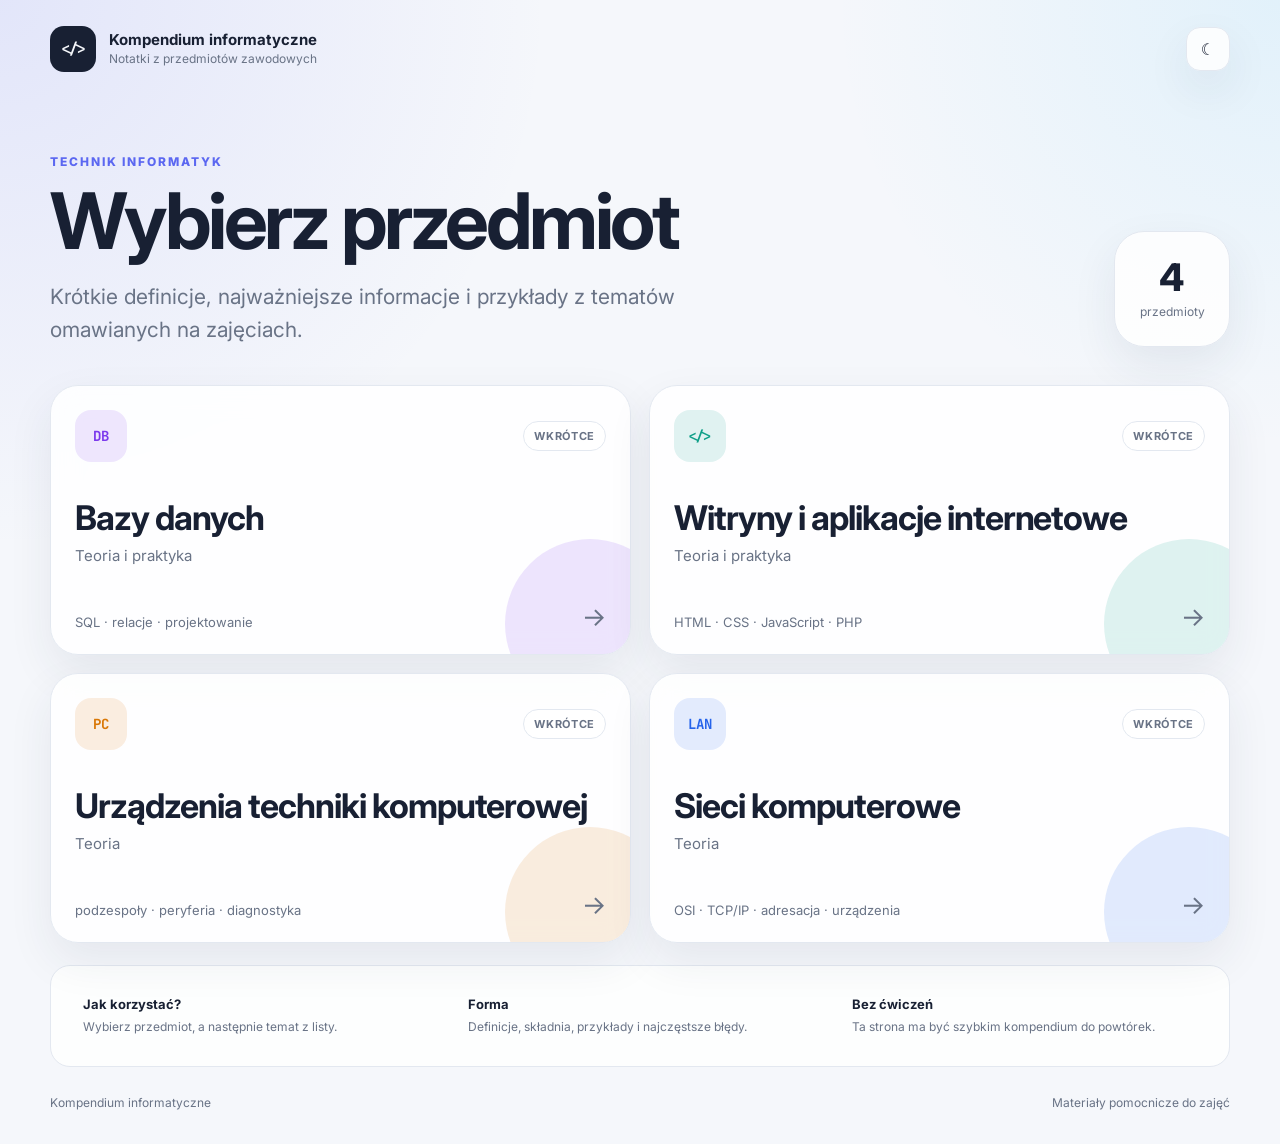
==== index.html @ d3c11cca "Pierwsza wersja strony" ====
<!DOCTYPE html>
<html lang="pl">
<head>
  <meta charset="UTF-8" />
  <meta name="viewport" content="width=device-width, initial-scale=1.0" />
  <meta name="description" content="Kompendium informatyczne — notatki z przedmiotów zawodowych." />
  <title>Kompendium informatyczne</title>

  <link rel="preconnect" href="https://fonts.googleapis.com">
  <link rel="preconnect" href="https://fonts.gstatic.com" crossorigin>
  <link href="https://fonts.googleapis.com/css2?family=Inter:wght@400;500;600;700;800&family=JetBrains+Mono:wght@500;600&display=swap" rel="stylesheet">

  <link rel="stylesheet" href="styles.css" />
</head>

<body>
  <div class="page-shell">
    <header class="site-header">
      <a class="brand" href="index.html" aria-label="Strona główna">
        <span class="brand-mark">&lt;/&gt;</span>
        <span class="brand-text">
          <strong>Kompendium informatyczne</strong>
          <small>Notatki z przedmiotów zawodowych</small>
        </span>
      </a>

      <button class="theme-toggle" id="themeToggle" type="button" aria-label="Zmień motyw">
        <span class="theme-icon">☾</span>
      </button>
    </header>

    <main>
      <section class="hero">
        <div class="hero-copy">
          <span class="eyebrow">TECHNIK INFORMATYK</span>
          <h1>Wybierz przedmiot</h1>
          <p>
            Krótkie definicje, najważniejsze informacje i przykłady
            z tematów omawianych na zajęciach.
          </p>
        </div>

        <div class="hero-badge" aria-hidden="true">
          <span>4</span>
          <small>przedmioty</small>
        </div>
      </section>

      <section class="subjects" aria-label="Przedmioty">
        <a class="subject-card databases" href="#" data-status="soon">
          <div class="subject-top">
            <span class="subject-icon">DB</span>
            <span class="status">wkrótce</span>
          </div>
          <div>
            <h2>Bazy danych</h2>
            <p>Teoria i praktyka</p>
          </div>
          <div class="subject-footer">
            <span>SQL · relacje · projektowanie</span>
            <span class="arrow">→</span>
          </div>
        </a>

        <a class="subject-card web" href="#" data-status="soon">
          <div class="subject-top">
            <span class="subject-icon">&lt;/&gt;</span>
            <span class="status">wkrótce</span>
          </div>
          <div>
            <h2>Witryny i aplikacje internetowe</h2>
            <p>Teoria i praktyka</p>
          </div>
          <div class="subject-footer">
            <span>HTML · CSS · JavaScript · PHP</span>
            <span class="arrow">→</span>
          </div>
        </a>

        <a class="subject-card hardware" href="#" data-status="soon">
          <div class="subject-top">
            <span class="subject-icon">PC</span>
            <span class="status">wkrótce</span>
          </div>
          <div>
            <h2>Urządzenia techniki komputerowej</h2>
            <p>Teoria</p>
          </div>
          <div class="subject-footer">
            <span>podzespoły · peryferia · diagnostyka</span>
            <span class="arrow">→</span>
          </div>
        </a>

        <a class="subject-card networks" href="#" data-status="soon">
          <div class="subject-top">
            <span class="subject-icon">LAN</span>
            <span class="status">wkrótce</span>
          </div>
          <div>
            <h2>Sieci komputerowe</h2>
            <p>Teoria</p>
          </div>
          <div class="subject-footer">
            <span>OSI · TCP/IP · adresacja · urządzenia</span>
            <span class="arrow">→</span>
          </div>
        </a>
      </section>

      <section class="info-strip">
        <div>
          <strong>Jak korzystać?</strong>
          <span>Wybierz przedmiot, a następnie temat z listy.</span>
        </div>
        <div>
          <strong>Forma</strong>
          <span>Definicje, składnia, przykłady i najczęstsze błędy.</span>
        </div>
        <div>
          <strong>Bez ćwiczeń</strong>
          <span>Ta strona ma być szybkim kompendium do powtórek.</span>
        </div>
      </section>
    </main>

    <footer class="site-footer">
      <span>Kompendium informatyczne</span>
      <span>Materiały pomocnicze do zajęć</span>
    </footer>
  </div>

  <script src="script.js"></script>
</body>
</html>
---- styles.css ----
:root {
  --bg: #f5f7fb;
  --surface: rgba(255, 255, 255, 0.86);
  --surface-solid: #ffffff;
  --text: #182033;
  --muted: #697386;
  --border: #e3e8f0;
  --shadow: 0 18px 45px rgba(35, 47, 72, 0.08);
  --shadow-hover: 0 24px 60px rgba(35, 47, 72, 0.14);
  --radius-lg: 28px;
  --radius-md: 20px;
  --accent: #5b67f1;
}

html[data-theme="dark"] {
  --bg: #10131a;
  --surface: rgba(26, 31, 42, 0.88);
  --surface-solid: #1a1f2a;
  --text: #f4f6fb;
  --muted: #a8b0c0;
  --border: #2b3240;
  --shadow: 0 18px 45px rgba(0, 0, 0, 0.22);
  --shadow-hover: 0 24px 60px rgba(0, 0, 0, 0.34);
  --accent: #8b94ff;
}

* {
  box-sizing: border-box;
}

html {
  scroll-behavior: smooth;
}

body {
  margin: 0;
  min-height: 100vh;
  font-family: "Inter", system-ui, -apple-system, BlinkMacSystemFont, "Segoe UI", sans-serif;
  color: var(--text);
  background:
    radial-gradient(circle at top left, rgba(91, 103, 241, 0.12), transparent 32%),
    radial-gradient(circle at top right, rgba(56, 189, 248, 0.10), transparent 26%),
    var(--bg);
  transition: background 0.25s ease, color 0.25s ease;
}

a {
  color: inherit;
  text-decoration: none;
}

button {
  font: inherit;
}

.page-shell {
  width: min(1180px, calc(100% - 32px));
  margin: 0 auto;
}

.site-header {
  display: flex;
  align-items: center;
  justify-content: space-between;
  padding: 26px 0 18px;
}

.brand {
  display: inline-flex;
  align-items: center;
  gap: 13px;
}

.brand-mark {
  display: grid;
  place-items: center;
  width: 46px;
  height: 46px;
  border-radius: 14px;
  background: var(--text);
  color: var(--bg);
  font-family: "JetBrains Mono", monospace;
  font-size: 15px;
  font-weight: 700;
}

.brand-text {
  display: flex;
  flex-direction: column;
  gap: 3px;
}

.brand-text strong {
  font-size: 15px;
  line-height: 1.1;
}

.brand-text small {
  color: var(--muted);
  font-size: 12px;
}

.theme-toggle {
  width: 44px;
  height: 44px;
  border: 1px solid var(--border);
  border-radius: 14px;
  background: var(--surface);
  color: var(--text);
  cursor: pointer;
  box-shadow: var(--shadow);
  transition: transform 0.2s ease, border-color 0.2s ease;
}

.theme-toggle:hover {
  transform: translateY(-2px);
}

.hero {
  display: flex;
  align-items: end;
  justify-content: space-between;
  gap: 32px;
  padding: 60px 0 38px;
}

.hero-copy {
  max-width: 760px;
}

.eyebrow {
  display: inline-block;
  margin-bottom: 14px;
  font-size: 12px;
  font-weight: 800;
  letter-spacing: 0.16em;
  color: var(--accent);
}

.hero h1 {
  margin: 0;
  font-size: clamp(44px, 7vw, 78px);
  line-height: 0.98;
  letter-spacing: -0.045em;
}

.hero p {
  max-width: 640px;
  margin: 22px 0 0;
  color: var(--muted);
  font-size: clamp(17px, 2vw, 21px);
  line-height: 1.55;
}

.hero-badge {
  flex: 0 0 auto;
  width: 116px;
  height: 116px;
  border: 1px solid var(--border);
  border-radius: 30px;
  background: var(--surface);
  box-shadow: var(--shadow);
  display: flex;
  flex-direction: column;
  align-items: center;
  justify-content: center;
}

.hero-badge span {
  font-size: 38px;
  font-weight: 800;
  line-height: 1;
}

.hero-badge small {
  margin-top: 8px;
  color: var(--muted);
  font-size: 12px;
}

.subjects {
  display: grid;
  grid-template-columns: repeat(2, minmax(0, 1fr));
  gap: 18px;
}

.subject-card {
  position: relative;
  min-height: 270px;
  padding: 24px;
  border: 1px solid var(--border);
  border-radius: var(--radius-lg);
  background: var(--surface);
  box-shadow: var(--shadow);
  backdrop-filter: blur(14px);
  overflow: hidden;
  display: flex;
  flex-direction: column;
  justify-content: space-between;
  transition:
    transform 0.22s ease,
    box-shadow 0.22s ease,
    border-color 0.22s ease;
}

.subject-card::after {
  content: "";
  position: absolute;
  inset: auto -45px -55px auto;
  width: 170px;
  height: 170px;
  border-radius: 50%;
  opacity: 0.13;
  background: currentColor;
  pointer-events: none;
}

.subject-card:hover {
  transform: translateY(-6px);
  box-shadow: var(--shadow-hover);
}

.subject-card.databases { color: #7c3aed; }
.subject-card.web { color: #0f9f89; }
.subject-card.hardware { color: #d97706; }
.subject-card.networks { color: #2563eb; }

.subject-card h2,
.subject-card p,
.subject-footer,
.subject-top {
  position: relative;
  z-index: 1;
}

.subject-card h2 {
  margin: 0;
  color: var(--text);
  font-size: clamp(24px, 3vw, 34px);
  line-height: 1.08;
  letter-spacing: -0.03em;
}

.subject-card p {
  margin: 10px 0 0;
  color: var(--muted);
  font-size: 15px;
}

.subject-top {
  display: flex;
  align-items: center;
  justify-content: space-between;
}

.subject-icon {
  display: grid;
  place-items: center;
  min-width: 52px;
  height: 52px;
  padding: 0 12px;
  border-radius: 16px;
  background: color-mix(in srgb, currentColor 12%, transparent);
  font-family: "JetBrains Mono", monospace;
  font-weight: 700;
  font-size: 14px;
}

.status {
  padding: 7px 10px;
  border: 1px solid var(--border);
  border-radius: 999px;
  color: var(--muted);
  background: var(--surface-solid);
  font-size: 11px;
  font-weight: 700;
  text-transform: uppercase;
  letter-spacing: 0.06em;
}

.subject-footer {
  display: flex;
  justify-content: space-between;
  align-items: end;
  gap: 20px;
  color: var(--muted);
  font-size: 13px;
}

.arrow {
  color: currentColor;
  font-size: 26px;
  line-height: 1;
}

.info-strip {
  margin-top: 22px;
  padding: 18px;
  border: 1px solid var(--border);
  border-radius: var(--radius-md);
  background: var(--surface);
  display: grid;
  grid-template-columns: repeat(3, 1fr);
  gap: 12px;
}

.info-strip > div {
  padding: 12px 14px;
}

.info-strip strong,
.info-strip span {
  display: block;
}

.info-strip strong {
  margin-bottom: 6px;
  font-size: 13px;
}

.info-strip span {
  color: var(--muted);
  font-size: 12px;
  line-height: 1.5;
}

.site-footer {
  display: flex;
  justify-content: space-between;
  gap: 20px;
  padding: 28px 0 34px;
  color: var(--muted);
  font-size: 12px;
}

@media (max-width: 820px) {
  .hero {
    align-items: flex-start;
  }

  .hero-badge {
    display: none;
  }

  .subjects {
    grid-template-columns: 1fr;
  }

  .subject-card {
    min-height: 245px;
  }

  .info-strip {
    grid-template-columns: 1fr;
  }
}

@media (max-width: 520px) {
  .page-shell {
    width: min(100% - 20px, 1180px);
  }

  .site-header {
    padding-top: 16px;
  }

  .brand-text small {
    display: none;
  }

  .hero {
    padding: 42px 0 28px;
  }

  .hero h1 {
    font-size: 44px;
  }

  .subject-card {
    padding: 20px;
    border-radius: 22px;
  }

  .subject-footer span:first-child {
    max-width: 230px;
  }

  .site-footer {
    flex-direction: column;
    gap: 6px;
  }
}
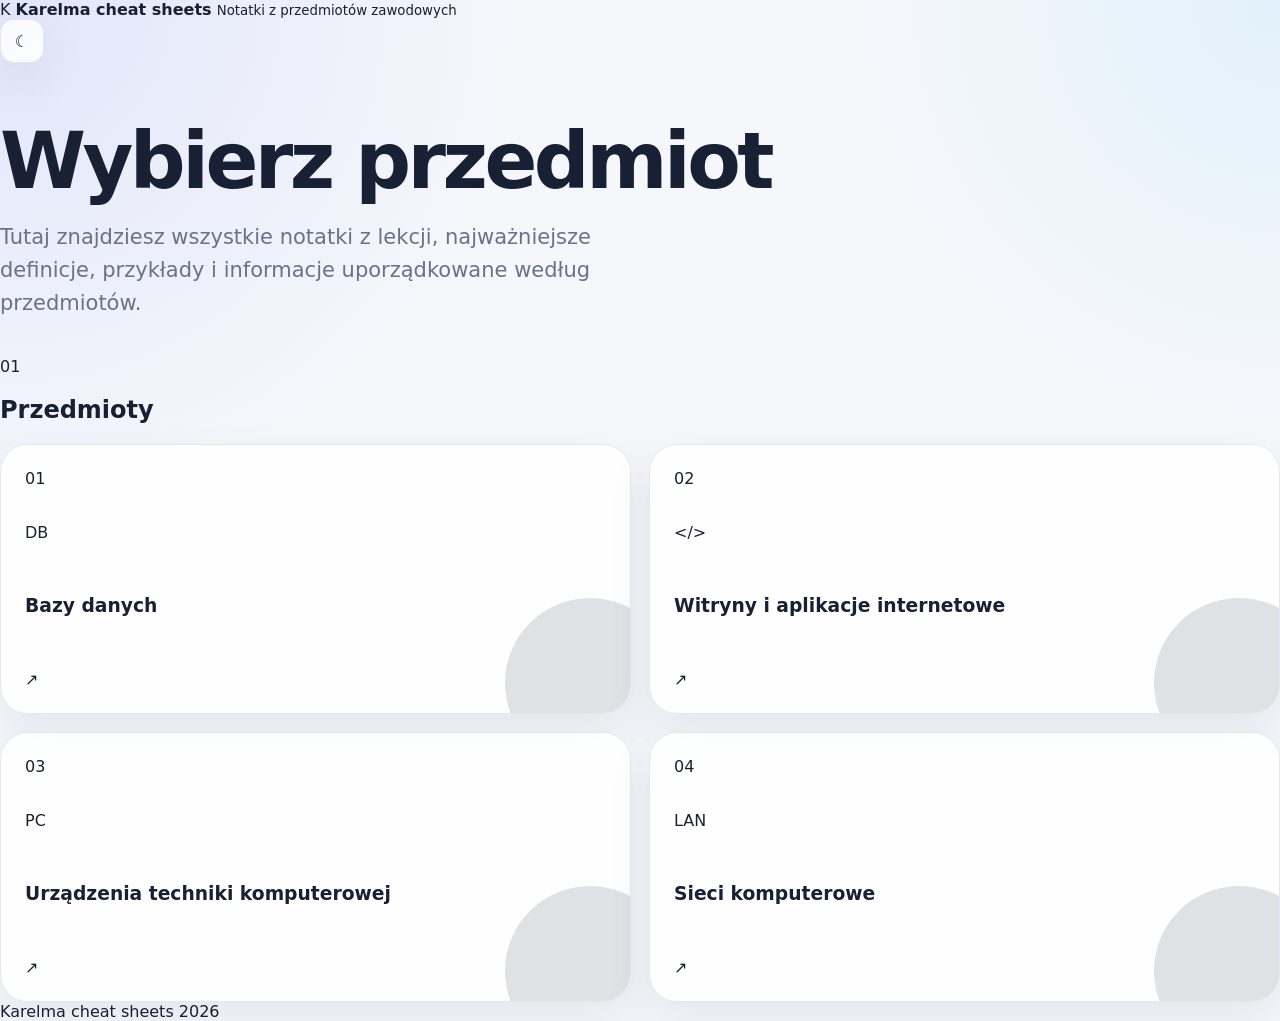
==== commit 5511b30a: "Update index.html for Karelma cheat sheets" ====
--- a/index.html
+++ b/index.html
@@ -3,130 +3,137 @@
 <head>
   <meta charset="UTF-8" />
   <meta name="viewport" content="width=device-width, initial-scale=1.0" />
-  <meta name="description" content="Kompendium informatyczne — notatki z przedmiotów zawodowych." />
-  <title>Kompendium informatyczne</title>
+  <meta name="description" content="Karelma cheat sheets — notatki z przedmiotów zawodowych." />
+  <title>Karelma cheat sheets</title>
 
   <link rel="preconnect" href="https://fonts.googleapis.com">
   <link rel="preconnect" href="https://fonts.gstatic.com" crossorigin>
-  <link href="https://fonts.googleapis.com/css2?family=Inter:wght@400;500;600;700;800&family=JetBrains+Mono:wght@500;600&display=swap" rel="stylesheet">
+  <link href="https://fonts.googleapis.com/css2?family=Bricolage+Grotesque:opsz,wght@12..96,500;12..96,600;12..96,700;12..96,800&family=DM+Mono:wght@400;500&display=swap" rel="stylesheet">
 
   <link rel="stylesheet" href="styles.css" />
 </head>
 
 <body>
-  <div class="page-shell">
-    <header class="site-header">
-      <a class="brand" href="index.html" aria-label="Strona główna">
-        <span class="brand-mark">&lt;/&gt;</span>
-        <span class="brand-text">
-          <strong>Kompendium informatyczne</strong>
+  <div class="noise"></div>
+
+  <div class="page">
+    <header class="topbar">
+      <a class="logo" href="index.html">
+        <span class="logo-badge">K</span>
+        <span>
+          <strong>Karelma cheat sheets</strong>
           <small>Notatki z przedmiotów zawodowych</small>
         </span>
       </a>
 
-      <button class="theme-toggle" id="themeToggle" type="button" aria-label="Zmień motyw">
-        <span class="theme-icon">☾</span>
-      </button>
+      <div class="top-actions">
+        <button id="themeToggle" class="theme-toggle" type="button" aria-label="Zmień motyw">
+          <span>☾</span>
+        </button>
+      </div>
     </header>
 
     <main>
       <section class="hero">
-        <div class="hero-copy">
-          <span class="eyebrow">TECHNIK INFORMATYK</span>
-          <h1>Wybierz przedmiot</h1>
-          <p>
-            Krótkie definicje, najważniejsze informacje i przykłady
-            z tematów omawianych na zajęciach.
+        <div class="hero-left">
+<h1>Wybierz przedmiot</h1>
+
+          <p class="hero-text">
+            Tutaj znajdziesz wszystkie notatki z lekcji, najważniejsze definicje, przykłady i informacje uporządkowane według przedmiotów.
           </p>
-        </div>
+</div>
 
-        <div class="hero-badge" aria-hidden="true">
-          <span>4</span>
-          <small>przedmioty</small>
+        <div class="hero-art" aria-hidden="true">
+          <div class="orbit orbit-one"></div>
+          <div class="orbit orbit-two"></div>
+
+          <div class="terminal-card">
+            <div class="terminal-head">
+              <span></span><span></span><span></span>
+            </div>
+            <div class="terminal-lines">
+              <span></span>
+              <span></span>
+              <span></span>
+              <span></span>
+            </div>
+          </div>
         </div>
       </section>
 
-      <section class="subjects" aria-label="Przedmioty">
-        <a class="subject-card databases" href="#" data-status="soon">
-          <div class="subject-top">
-            <span class="subject-icon">DB</span>
-            <span class="status">wkrótce</span>
+      <section class="section-head">
+        <div>
+          <span class="section-no">01</span>
+          <h2>Przedmioty</h2>
+        </div>
+      </section>
+
+      <section class="subjects">
+        <a href="#" class="subject-card subject-db" data-status="soon">
+          <div class="card-index">01</div>
+          <div class="card-top">
+            <span class="card-icon">DB</span>
           </div>
-          <div>
-            <h2>Bazy danych</h2>
-            <p>Teoria i praktyka</p>
+
+          <div class="card-content">
+            <h3>Bazy danych</h3>
           </div>
-          <div class="subject-footer">
-            <span>SQL · relacje · projektowanie</span>
-            <span class="arrow">→</span>
+
+          <div class="card-bottom">
+            <span class="card-arrow">↗</span>
           </div>
         </a>
 
-        <a class="subject-card web" href="#" data-status="soon">
-          <div class="subject-top">
-            <span class="subject-icon">&lt;/&gt;</span>
-            <span class="status">wkrótce</span>
+        <a href="#" class="subject-card subject-web" data-status="soon">
+          <div class="card-index">02</div>
+          <div class="card-top">
+            <span class="card-icon">&lt;/&gt;</span>
           </div>
-          <div>
-            <h2>Witryny i aplikacje internetowe</h2>
-            <p>Teoria i praktyka</p>
+
+          <div class="card-content">
+            <h3>Witryny i aplikacje internetowe</h3>
           </div>
-          <div class="subject-footer">
-            <span>HTML · CSS · JavaScript · PHP</span>
-            <span class="arrow">→</span>
+
+          <div class="card-bottom">
+            <span class="card-arrow">↗</span>
           </div>
         </a>
 
-        <a class="subject-card hardware" href="#" data-status="soon">
-          <div class="subject-top">
-            <span class="subject-icon">PC</span>
-            <span class="status">wkrótce</span>
+        <a href="#" class="subject-card subject-hardware" data-status="soon">
+          <div class="card-index">03</div>
+          <div class="card-top">
+            <span class="card-icon">PC</span>
           </div>
-          <div>
-            <h2>Urządzenia techniki komputerowej</h2>
-            <p>Teoria</p>
+
+          <div class="card-content">
+            <h3>Urządzenia techniki komputerowej</h3>
           </div>
-          <div class="subject-footer">
-            <span>podzespoły · peryferia · diagnostyka</span>
-            <span class="arrow">→</span>
+
+          <div class="card-bottom">
+            <span class="card-arrow">↗</span>
           </div>
         </a>
 
-        <a class="subject-card networks" href="#" data-status="soon">
-          <div class="subject-top">
-            <span class="subject-icon">LAN</span>
-            <span class="status">wkrótce</span>
+        <a href="#" class="subject-card subject-network" data-status="soon">
+          <div class="card-index">04</div>
+          <div class="card-top">
+            <span class="card-icon">LAN</span>
           </div>
-          <div>
-            <h2>Sieci komputerowe</h2>
-            <p>Teoria</p>
+
+          <div class="card-content">
+            <h3>Sieci komputerowe</h3>
           </div>
-          <div class="subject-footer">
-            <span>OSI · TCP/IP · adresacja · urządzenia</span>
-            <span class="arrow">→</span>
+
+          <div class="card-bottom">
+            <span class="card-arrow">↗</span>
           </div>
         </a>
       </section>
+</main>
 
-      <section class="info-strip">
-        <div>
-          <strong>Jak korzystać?</strong>
-          <span>Wybierz przedmiot, a następnie temat z listy.</span>
-        </div>
-        <div>
-          <strong>Forma</strong>
-          <span>Definicje, składnia, przykłady i najczęstsze błędy.</span>
-        </div>
-        <div>
-          <strong>Bez ćwiczeń</strong>
-          <span>Ta strona ma być szybkim kompendium do powtórek.</span>
-        </div>
-      </section>
-    </main>
-
-    <footer class="site-footer">
-      <span>Kompendium informatyczne</span>
-      <span>Materiały pomocnicze do zajęć</span>
+    <footer>
+      <span>Karelma cheat sheets</span>
+      <span>2026</span>
     </footer>
   </div>
 
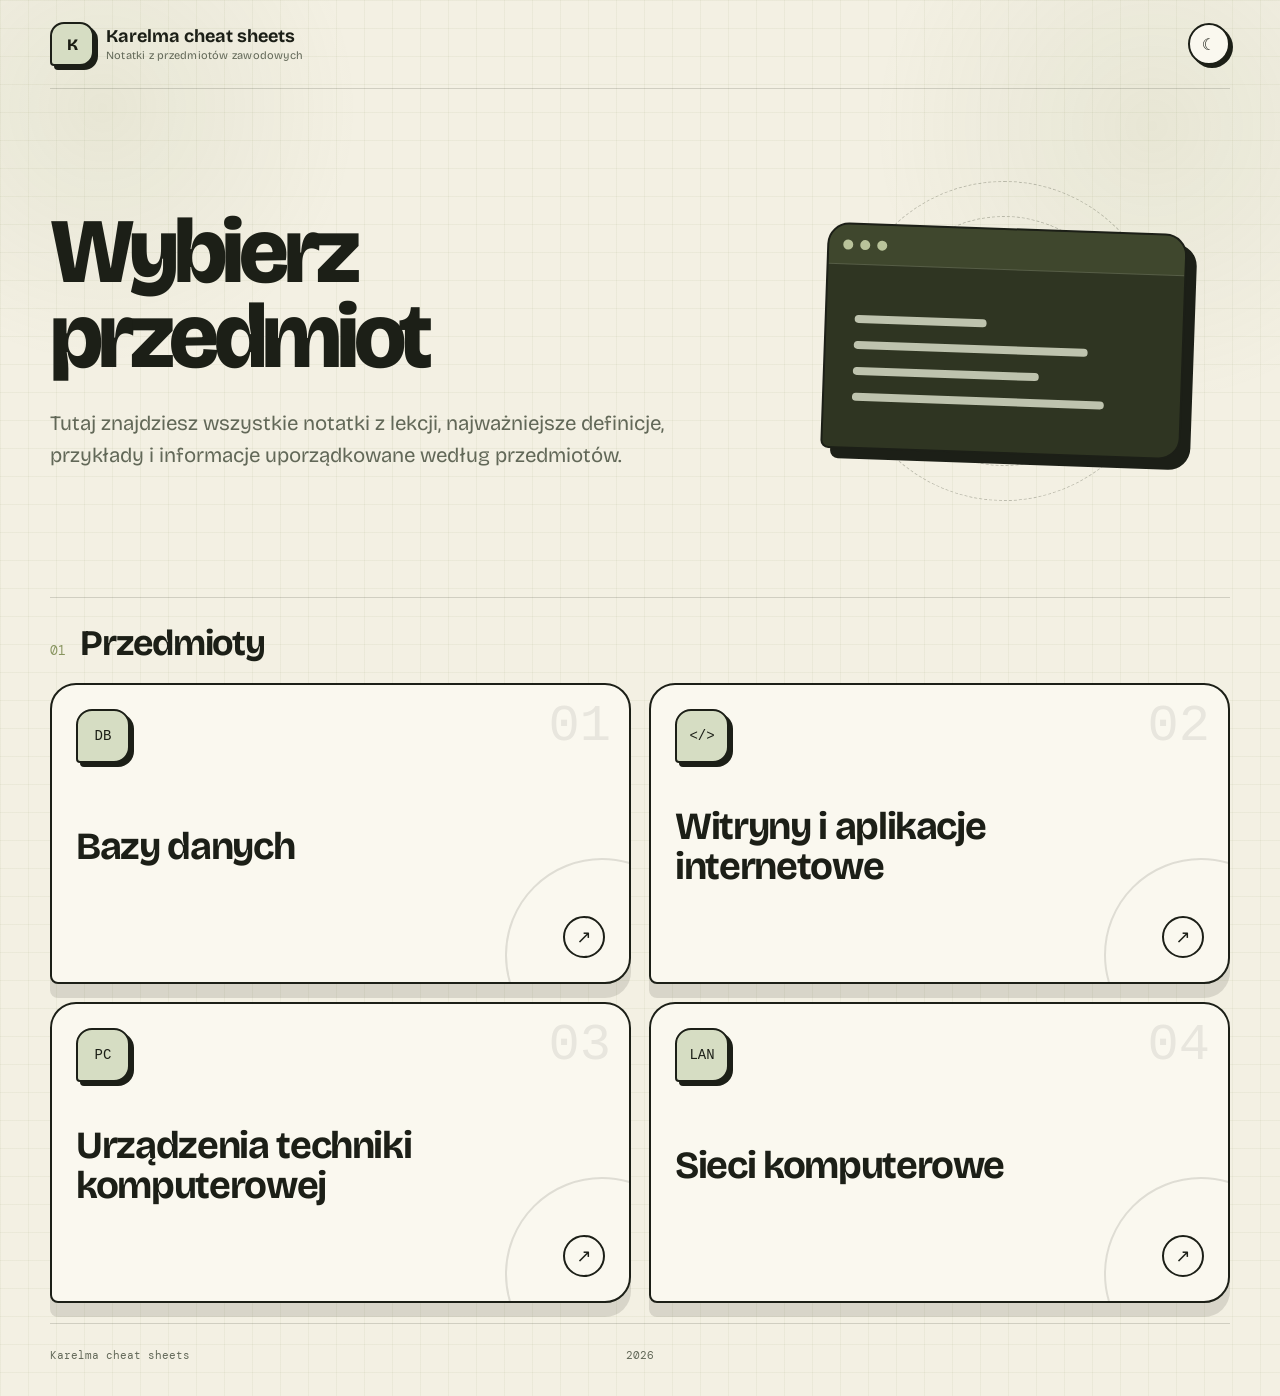
==== commit 71f8cc5c: "Dodanie podstrony Bazy danych" ====
--- a/index.html
+++ b/index.html
@@ -69,7 +69,7 @@
       </section>
 
       <section class="subjects">
-        <a href="#" class="subject-card subject-db" data-status="soon">
+        <a href="bazy-danych/index.html" class="subject-card subject-db">
           <div class="card-index">01</div>
           <div class="card-top">
             <span class="card-icon">DB</span>
--- a/styles.css
+++ b/styles.css
@@ -1,27 +1,34 @@
 :root {
-  --bg: #f5f7fb;
-  --surface: rgba(255, 255, 255, 0.86);
-  --surface-solid: #ffffff;
-  --text: #182033;
-  --muted: #697386;
-  --border: #e3e8f0;
-  --shadow: 0 18px 45px rgba(35, 47, 72, 0.08);
-  --shadow-hover: 0 24px 60px rgba(35, 47, 72, 0.14);
-  --radius-lg: 28px;
-  --radius-md: 20px;
-  --accent: #5b67f1;
+  --olive-900: #2f3522;
+  --olive-800: #3f472d;
+  --olive-700: #59633b;
+  --olive-500: #87945e;
+  --olive-300: #b9c39a;
+  --olive-200: #d6ddc3;
+  --cream: #f3f0e3;
+  --paper: #faf8ef;
+  --ink: #1c1f17;
+  --muted: #626858;
+  --line: rgba(28, 31, 23, 0.16);
+  --acid: #cfd6b8;
+  --shadow: 0 14px 0 rgba(28, 31, 23, 0.12);
+  --radius: 26px;
 }
 
 html[data-theme="dark"] {
-  --bg: #10131a;
-  --surface: rgba(26, 31, 42, 0.88);
-  --surface-solid: #1a1f2a;
-  --text: #f4f6fb;
-  --muted: #a8b0c0;
-  --border: #2b3240;
-  --shadow: 0 18px 45px rgba(0, 0, 0, 0.22);
-  --shadow-hover: 0 24px 60px rgba(0, 0, 0, 0.34);
-  --accent: #8b94ff;
+  --olive-900: #20251a;
+  --olive-800: #2a3020;
+  --olive-700: #78845a;
+  --olive-500: #a8b486;
+  --olive-300: #cbd3b5;
+  --olive-200: #3a432d;
+  --cream: #171b13;
+  --paper: #22281b;
+  --ink: #f3f0e4;
+  --muted: #b6bca8;
+  --line: rgba(243, 240, 228, 0.14);
+  --acid: #a8b486;
+  --shadow: 0 14px 0 rgba(0, 0, 0, 0.26);
 }
 
 * {
@@ -35,13 +42,30 @@
 body {
   margin: 0;
   min-height: 100vh;
-  font-family: "Inter", system-ui, -apple-system, BlinkMacSystemFont, "Segoe UI", sans-serif;
-  color: var(--text);
+  color: var(--ink);
   background:
-    radial-gradient(circle at top left, rgba(91, 103, 241, 0.12), transparent 32%),
-    radial-gradient(circle at top right, rgba(56, 189, 248, 0.10), transparent 26%),
-    var(--bg);
-  transition: background 0.25s ease, color 0.25s ease;
+    linear-gradient(color-mix(in srgb, var(--olive-500) 8%, transparent) 1px, transparent 1px),
+    linear-gradient(90deg, color-mix(in srgb, var(--olive-500) 8%, transparent) 1px, transparent 1px),
+    var(--cream);
+  background-size: 28px 28px;
+  font-family: "Bricolage Grotesque", system-ui, sans-serif;
+}
+
+body::before {
+  content: "";
+  position: fixed;
+  inset: 0;
+  pointer-events: none;
+  background:
+    radial-gradient(circle at 8% 12%, rgba(135, 148, 94, 0.10), transparent 18%),
+    radial-gradient(circle at 90% 14%, rgba(135, 148, 94, 0.10), transparent 20%);
+  z-index: -2;
+}
+
+html[data-theme="dark"] body::before {
+  background:
+    radial-gradient(circle at 8% 12%, rgba(168, 180, 134, 0.08), transparent 20%),
+    radial-gradient(circle at 90% 14%, rgba(168, 180, 134, 0.06), transparent 22%);
 }
 
 a {
@@ -53,340 +77,511 @@
   font: inherit;
 }
 
-.page-shell {
-  width: min(1180px, calc(100% - 32px));
+.page {
+  width: min(1180px, calc(100% - 28px));
   margin: 0 auto;
 }
 
-.site-header {
-  display: flex;
-  align-items: center;
+.topbar {
+  display: flex;
   justify-content: space-between;
-  padding: 26px 0 18px;
-}
-
-.brand {
-  display: inline-flex;
-  align-items: center;
-  gap: 13px;
-}
-
-.brand-mark {
-  display: grid;
-  place-items: center;
-  width: 46px;
-  height: 46px;
-  border-radius: 14px;
-  background: var(--text);
-  color: var(--bg);
-  font-family: "JetBrains Mono", monospace;
-  font-size: 15px;
-  font-weight: 700;
-}
-
-.brand-text {
-  display: flex;
-  flex-direction: column;
-  gap: 3px;
-}
-
-.brand-text strong {
-  font-size: 15px;
-  line-height: 1.1;
-}
-
-.brand-text small {
-  color: var(--muted);
-  font-size: 12px;
-}
-
-.theme-toggle {
+  align-items: center;
+  padding: 22px 0;
+  border-bottom: 1px solid var(--line);
+}
+
+.logo {
+  display: flex;
+  gap: 12px;
+  align-items: center;
+}
+
+.logo-badge {
   width: 44px;
   height: 44px;
-  border: 1px solid var(--border);
-  border-radius: 14px;
-  background: var(--surface);
-  color: var(--text);
+  display: grid;
+  place-items: center;
+  border: 2px solid var(--ink);
+  border-radius: 14px 14px 14px 4px;
+  background: var(--olive-200);
+  color: #1a1d13;
+  font-weight: 800;
+  box-shadow: 4px 4px 0 var(--ink);
+}
+
+.logo strong,
+.logo small {
+  display: block;
+}
+
+.logo strong {
+  font-size: 18px;
+  line-height: 1;
+}
+
+.logo .dot {
+  color: var(--olive-500);
+}
+
+.logo small {
+  margin-top: 4px;
+  color: var(--muted);
+  font-size: 11px;
+  letter-spacing: 0.02em;
+}
+
+.top-actions {
+  display: flex;
+  align-items: center;
+  gap: 10px;
+}
+
+
+
+.theme-toggle {
+  width: 42px;
+  height: 42px;
+  border: 2px solid var(--ink);
+  border-radius: 50%;
+  background: var(--paper);
+  color: var(--ink);
   cursor: pointer;
-  box-shadow: var(--shadow);
-  transition: transform 0.2s ease, border-color 0.2s ease;
+  box-shadow: 3px 3px 0 var(--ink);
+  transition: transform 0.15s ease, box-shadow 0.15s ease;
 }
 
 .theme-toggle:hover {
-  transform: translateY(-2px);
+  transform: translate(2px, 2px);
+  box-shadow: 1px 1px 0 var(--ink);
 }
 
 .hero {
-  display: flex;
-  align-items: end;
-  justify-content: space-between;
-  gap: 32px;
-  padding: 60px 0 38px;
-}
-
-.hero-copy {
-  max-width: 760px;
-}
-
-.eyebrow {
-  display: inline-block;
-  margin-bottom: 14px;
-  font-size: 12px;
-  font-weight: 800;
-  letter-spacing: 0.16em;
-  color: var(--accent);
-}
+  display: grid;
+  grid-template-columns: 1.2fr 0.8fr;
+  gap: 48px;
+  align-items: center;
+  padding: 72px 0 76px;
+}
+
+
 
 .hero h1 {
   margin: 0;
-  font-size: clamp(44px, 7vw, 78px);
-  line-height: 0.98;
-  letter-spacing: -0.045em;
-}
-
-.hero p {
-  max-width: 640px;
-  margin: 22px 0 0;
+  font-size: clamp(58px, 7.2vw, 94px);
+  line-height: 0.92;
+  letter-spacing: -0.055em;
+  font-weight: 800;
+}
+
+.hero-text {
+  max-width: 620px;
+  margin: 28px 0 0;
   color: var(--muted);
-  font-size: clamp(17px, 2vw, 21px);
+  font-size: clamp(17px, 1.6vw, 21px);
   line-height: 1.55;
 }
 
-.hero-badge {
-  flex: 0 0 auto;
-  width: 116px;
-  height: 116px;
-  border: 1px solid var(--border);
-  border-radius: 30px;
-  background: var(--surface);
-  box-shadow: var(--shadow);
-  display: flex;
-  flex-direction: column;
-  align-items: center;
-  justify-content: center;
-}
-
-.hero-badge span {
-  font-size: 38px;
-  font-weight: 800;
-  line-height: 1;
-}
-
-.hero-badge small {
-  margin-top: 8px;
+
+.hero h1 span {
+  color: var(--olive-700);
+}
+
+
+
+
+.hero-art {
+  position: relative;
+  min-height: 360px;
+  display: grid;
+  place-items: center;
+}
+
+.terminal-card {
+  position: relative;
+  z-index: 3;
+  width: min(100%, 360px);
+  border: 2px solid var(--ink);
+  border-radius: 22px 22px 22px 8px;
+  overflow: hidden;
+  background: var(--olive-900);
+  box-shadow: 10px 10px 0 var(--ink);
+  transform: rotate(2deg);
+}
+
+.terminal-head {
+  height: 40px;
+  display: flex;
+  align-items: center;
+  gap: 7px;
+  padding: 0 14px;
+  background: var(--olive-800);
+  border-bottom: 1px solid rgba(255,255,255,0.12);
+}
+
+.terminal-head span {
+  width: 10px;
+  height: 10px;
+  border-radius: 50%;
+  background: var(--olive-300);
+}
+
+
+
+
+
+
+.orbit {
+  position: absolute;
+  border: 1px dashed rgba(47,53,34,0.28);
+  border-radius: 50%;
+}
+
+.orbit-one {
+  width: 320px;
+  height: 320px;
+}
+
+.orbit-two {
+  width: 250px;
+  height: 250px;
+  transform: rotate(22deg);
+}
+
+
+
+
+
+.section-head {
+  display: flex;
+  justify-content: space-between;
+  align-items: end;
+  gap: 28px;
+  padding: 24px 0 18px;
+  border-top: 1px solid var(--line);
+}
+
+.section-head > div {
+  display: flex;
+  align-items: baseline;
+  gap: 14px;
+}
+
+.section-no {
+  font-family: "DM Mono", monospace;
+  color: var(--olive-500);
+  font-size: 13px;
+}
+
+.section-head h2 {
+  margin: 0;
+  font-size: 36px;
+  letter-spacing: -0.03em;
+}
+
+.section-head p {
+  max-width: 440px;
+  margin: 0;
   color: var(--muted);
-  font-size: 12px;
+  font-size: 14px;
+  line-height: 1.5;
 }
 
 .subjects {
   display: grid;
   grid-template-columns: repeat(2, minmax(0, 1fr));
   gap: 18px;
+  padding-bottom: 20px;
 }
 
 .subject-card {
   position: relative;
-  min-height: 270px;
+  min-height: 300px;
   padding: 24px;
-  border: 1px solid var(--border);
-  border-radius: var(--radius-lg);
-  background: var(--surface);
-  box-shadow: var(--shadow);
-  backdrop-filter: blur(14px);
+  border: 2px solid var(--ink);
+  border-radius: var(--radius) var(--radius) var(--radius) 8px;
   overflow: hidden;
   display: flex;
   flex-direction: column;
   justify-content: space-between;
-  transition:
-    transform 0.22s ease,
-    box-shadow 0.22s ease,
-    border-color 0.22s ease;
-}
-
-.subject-card::after {
+  box-shadow: var(--shadow);
+  transition: transform 0.18s ease, box-shadow 0.18s ease;
+}
+
+.subject-card:hover {
+  transform: translate(-4px, -4px);
+  box-shadow: 18px 18px 0 color-mix(in srgb, var(--ink) 10%, transparent);
+  background: var(--olive-200);
+}
+
+.subject-card::before {
   content: "";
   position: absolute;
-  inset: auto -45px -55px auto;
-  width: 170px;
-  height: 170px;
+  width: 190px;
+  height: 190px;
+  right: -70px;
+  bottom: -70px;
+  border: 2px solid color-mix(in srgb, var(--ink) 12%, transparent);
   border-radius: 50%;
-  opacity: 0.13;
-  background: currentColor;
-  pointer-events: none;
-}
-
-.subject-card:hover {
-  transform: translateY(-6px);
-  box-shadow: var(--shadow-hover);
-}
-
-.subject-card.databases { color: #7c3aed; }
-.subject-card.web { color: #0f9f89; }
-.subject-card.hardware { color: #d97706; }
-.subject-card.networks { color: #2563eb; }
-
-.subject-card h2,
-.subject-card p,
-.subject-footer,
-.subject-top {
+}
+
+.subject-db {
+  background: var(--paper);
+}
+
+.subject-web {
+  background: var(--paper);
+}
+
+.subject-hardware {
+  background: var(--paper);
+}
+
+.subject-network {
+  background: var(--paper);
+}
+
+html[data-theme="dark"] .subject-card {
+  color: var(--ink);
+}
+
+.card-index {
+  position: absolute;
+  top: 16px;
+  right: 18px;
+  font-family: "DM Mono", monospace;
+  font-size: 52px;
+  line-height: 1;
+  color: color-mix(in srgb, var(--ink) 8%, transparent);
+  font-weight: 500;
+}
+
+.card-top,
+.card-content,
+.card-bottom {
   position: relative;
-  z-index: 1;
-}
-
-.subject-card h2 {
+  z-index: 2;
+}
+
+.card-top {
+  display: flex;
+  justify-content: space-between;
+  align-items: center;
+}
+
+.card-icon {
+  min-width: 54px;
+  height: 54px;
+  padding: 0 12px;
+  display: grid;
+  place-items: center;
+  border: 2px solid var(--ink);
+  border-radius: 16px 16px 16px 4px;
+  background: var(--olive-200);
+  box-shadow: 4px 4px 0 var(--ink);
+  font-family: "DM Mono", monospace;
+  font-size: 14px;
+  font-weight: 500;
+}
+
+
+.card-content {
+  margin-top: 44px;
+}
+
+.card-content h3 {
+  max-width: 88%;
   margin: 0;
-  color: var(--text);
-  font-size: clamp(24px, 3vw, 34px);
-  line-height: 1.08;
-  letter-spacing: -0.03em;
-}
-
-.subject-card p {
-  margin: 10px 0 0;
+  font-size: clamp(27px, 3vw, 39px);
+  line-height: 1.03;
+  letter-spacing: -0.035em;
+  color: var(--ink);
+}
+
+
+.card-bottom {
+  display: flex;
+  justify-content: flex-end;
+  align-items: end;
+  margin-top: 30px;
+}
+
+.card-arrow {
+  display: grid;
+  place-items: center;
+  width: 42px;
+  height: 42px;
+  flex: 0 0 auto;
+  border: 2px solid var(--ink);
+  border-radius: 50%;
+  background: var(--paper);
+  color: var(--ink);
+  font-family: inherit;
+  font-size: 18px;
+}
+
+
+
+
+
+footer {
+  display: grid;
+  grid-template-columns: 1fr auto 1fr;
+  align-items: center;
+  gap: 20px;
+  padding: 24px 0 34px;
+  border-top: 1px solid var(--line);
   color: var(--muted);
-  font-size: 15px;
-}
-
-.subject-top {
-  display: flex;
-  align-items: center;
-  justify-content: space-between;
-}
-
-.subject-icon {
-  display: grid;
-  place-items: center;
-  min-width: 52px;
-  height: 52px;
-  padding: 0 12px;
-  border-radius: 16px;
-  background: color-mix(in srgb, currentColor 12%, transparent);
-  font-family: "JetBrains Mono", monospace;
-  font-weight: 700;
-  font-size: 14px;
-}
-
-.status {
-  padding: 7px 10px;
-  border: 1px solid var(--border);
-  border-radius: 999px;
-  color: var(--muted);
-  background: var(--surface-solid);
+  font-family: "DM Mono", monospace;
   font-size: 11px;
-  font-weight: 700;
-  text-transform: uppercase;
-  letter-spacing: 0.06em;
-}
-
-.subject-footer {
-  display: flex;
-  justify-content: space-between;
-  align-items: end;
-  gap: 20px;
-  color: var(--muted);
-  font-size: 13px;
-}
-
-.arrow {
-  color: currentColor;
-  font-size: 26px;
-  line-height: 1;
-}
-
-.info-strip {
-  margin-top: 22px;
-  padding: 18px;
-  border: 1px solid var(--border);
-  border-radius: var(--radius-md);
-  background: var(--surface);
-  display: grid;
-  grid-template-columns: repeat(3, 1fr);
-  gap: 12px;
-}
-
-.info-strip > div {
-  padding: 12px 14px;
-}
-
-.info-strip strong,
-.info-strip span {
-  display: block;
-}
-
-.info-strip strong {
-  margin-bottom: 6px;
-  font-size: 13px;
-}
-
-.info-strip span {
-  color: var(--muted);
-  font-size: 12px;
-  line-height: 1.5;
-}
-
-.site-footer {
-  display: flex;
-  justify-content: space-between;
-  gap: 20px;
-  padding: 28px 0 34px;
-  color: var(--muted);
-  font-size: 12px;
-}
-
-@media (max-width: 820px) {
+}
+
+footer span:last-child {
+  text-align: right;
+}
+
+@media (max-width: 900px) {
   .hero {
+    grid-template-columns: 1fr;
+    gap: 26px;
+  }
+
+  .hero-art {
+    min-height: 310px;
+  }
+
+  .section-head {
     align-items: flex-start;
-  }
-
-  .hero-badge {
-    display: none;
+    flex-direction: column;
   }
 
   .subjects {
     grid-template-columns: 1fr;
   }
+}
+
+@media (max-width: 600px) {
+  .page {
+    width: min(100% - 18px, 1180px);
+  }
+
+
+  .hero {
+    padding: 48px 0 52px;
+  }
+
+  .hero h1 {
+    font-size: 52px;
+  }
+
+  .hero-art {
+    min-height: 280px;
+  }
+
+  .terminal-card {
+    width: 88%;
+  }
+
+
 
   .subject-card {
-    min-height: 245px;
-  }
-
-  .info-strip {
+    min-height: 280px;
+    padding: 20px;
+  }
+
+  .card-content h3 {
+    max-width: 95%;
+  }
+
+  footer {
     grid-template-columns: 1fr;
-  }
-}
-
-@media (max-width: 520px) {
-  .page-shell {
-    width: min(100% - 20px, 1180px);
-  }
-
-  .site-header {
-    padding-top: 16px;
-  }
-
-  .brand-text small {
-    display: none;
-  }
-
-  .hero {
-    padding: 42px 0 28px;
-  }
-
-  .hero h1 {
-    font-size: 44px;
-  }
-
-  .subject-card {
-    padding: 20px;
-    border-radius: 22px;
-  }
-
-  .subject-footer span:first-child {
-    max-width: 230px;
-  }
-
-  .site-footer {
-    flex-direction: column;
-    gap: 6px;
-  }
-}
+    gap: 7px;
+  }
+
+  footer span:last-child {
+    text-align: left;
+  }
+}
+
+
+.terminal-lines {
+  padding: 32px 28px 28px;
+}
+
+.terminal-lines span {
+  display: block;
+  height: 8px;
+  margin: 18px 0;
+  border-radius: 999px;
+  background: rgba(241, 244, 223, 0.74);
+}
+
+.terminal-lines span:nth-child(1) { width: 44%; }
+.terminal-lines span:nth-child(2) { width: 78%; }
+.terminal-lines span:nth-child(3) { width: 62%; }
+.terminal-lines span:nth-child(4) { width: 84%; }
+
+
+/* Dark mode refinements */
+html[data-theme="dark"] .subject-card {
+  background: #242b1d;
+  border-color: rgba(243, 240, 228, 0.72);
+  box-shadow: 0 12px 0 rgba(0, 0, 0, 0.24);
+}
+
+html[data-theme="dark"] .subject-card:hover {
+  background: #303824;
+  box-shadow: 16px 16px 0 rgba(0, 0, 0, 0.26);
+}
+
+html[data-theme="dark"] .subject-card::before {
+  border-color: rgba(243, 240, 228, 0.08);
+}
+
+html[data-theme="dark"] .card-content h3 {
+  color: var(--ink);
+}
+
+html[data-theme="dark"] .card-icon {
+  background: #d9dec8;
+  color: #20251a;
+  border-color: #f3f0e4;
+  box-shadow: 4px 4px 0 rgba(243, 240, 228, 0.82);
+}
+
+html[data-theme="dark"] .card-arrow {
+  background: #d9dec8;
+  color: #20251a;
+  border-color: #f3f0e4;
+}
+
+html[data-theme="dark"] .card-index {
+  color: rgba(243, 240, 228, 0.08);
+}
+
+html[data-theme="dark"] .terminal-card {
+  background: #2b3322;
+  border-color: #ece8d9;
+  box-shadow: 10px 10px 0 rgba(236, 232, 217, 0.9);
+}
+
+html[data-theme="dark"] .terminal-head {
+  background: #3b452d;
+}
+
+html[data-theme="dark"] .terminal-lines span {
+  background: rgba(236, 232, 217, 0.72);
+}
+
+html[data-theme="dark"] .theme-toggle {
+  background: #2b3322;
+  border-color: #ece8d9;
+  color: #ece8d9;
+  box-shadow: 3px 3px 0 rgba(236, 232, 217, 0.75);
+}
+
+html[data-theme="dark"] .brand-mark {
+  background: #d9dec8;
+  color: #20251a;
+  border-color: #f3f0e4;
+  box-shadow: 4px 4px 0 rgba(243, 240, 228, 0.78);
+}
